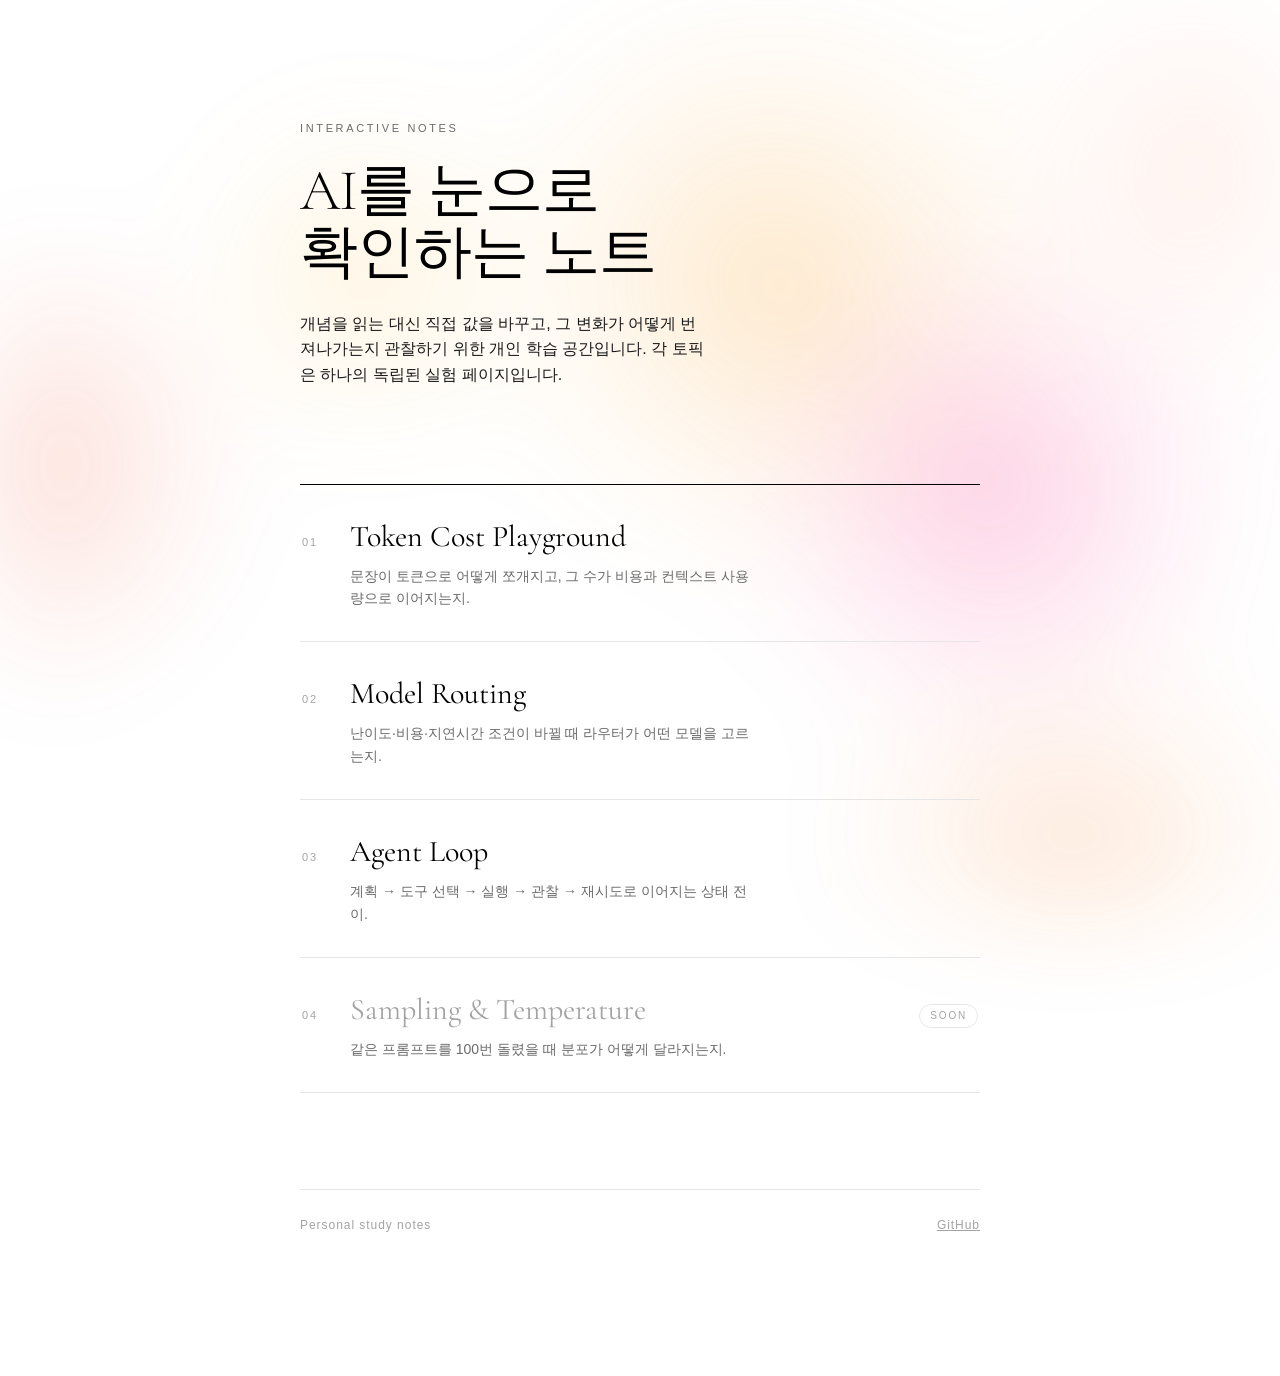
==== index.html @ ac9f2d28 "feat: add warm-palette index and experiment page skeletons" ====
<!DOCTYPE html>
<html lang="ko">
<head>
<meta charset="utf-8">
<title>Interactive AI Notes</title>
<meta name="viewport" content="width=device-width, initial-scale=1">
<link rel="preconnect" href="https://fonts.googleapis.com">
<link rel="preconnect" href="https://fonts.gstatic.com" crossorigin>
<link href="https://fonts.googleapis.com/css2?family=Cormorant+Garamond:wght@300;400&display=swap" rel="stylesheet">
<link rel="stylesheet" href="/assets/site/palette.css">
<link rel="stylesheet" href="/assets/site/style.css">
</head>
<body>

<canvas id="backdrop"></canvas>

<main class="page">

  <header class="masthead">
    <p class="masthead__eyebrow">Interactive Notes</p>
    <h1 class="masthead__title">AI를 눈으로<br>확인하는 노트</h1>
    <p class="masthead__lede">
      개념을 읽는 대신 직접 값을 바꾸고, 그 변화가 어떻게 번져나가는지 관찰하기 위한
      개인 학습 공간입니다. 각 토픽은 하나의 독립된 실험 페이지입니다.
    </p>
  </header>

  <nav class="topics">

    <a class="topic" href="/experiments/token-cost/">
      <div class="topic__row">
        <span class="topic__index">01</span>
        <h2 class="topic__name">Token Cost Playground</h2>
        <span class="topic__arrow">&#8594;</span>
      </div>
      <p class="topic__note">문장이 토큰으로 어떻게 쪼개지고, 그 수가 비용과 컨텍스트 사용량으로 이어지는지.</p>
    </a>

    <a class="topic" href="/experiments/model-routing/">
      <div class="topic__row">
        <span class="topic__index">02</span>
        <h2 class="topic__name">Model Routing</h2>
        <span class="topic__arrow">&#8594;</span>
      </div>
      <p class="topic__note">난이도·비용·지연시간 조건이 바뀔 때 라우터가 어떤 모델을 고르는지.</p>
    </a>

    <a class="topic" href="/experiments/agent-loop/">
      <div class="topic__row">
        <span class="topic__index">03</span>
        <h2 class="topic__name">Agent Loop</h2>
        <span class="topic__arrow">&#8594;</span>
      </div>
      <p class="topic__note">계획 → 도구 선택 → 실행 → 관찰 → 재시도로 이어지는 상태 전이.</p>
    </a>

    <div class="topic topic--soon">
      <div class="topic__row">
        <span class="topic__index">04</span>
        <h2 class="topic__name">Sampling &amp; Temperature</h2>
        <span class="topic__tag">soon</span>
      </div>
      <p class="topic__note">같은 프롬프트를 100번 돌렸을 때 분포가 어떻게 달라지는지.</p>
    </div>

  </nav>

  <footer class="colophon">
    <span>Personal study notes</span>
    <a href="https://github.com/cindy-choi/cindy-choi.github.io">GitHub</a>
  </footer>

</main>

<script src="/assets/site/backdrop.js"></script>
</body>
</html>
---- assets/site/palette.css ----
/* ------------------------------------------------------------------
   Palette — warm gradient artifacts on a black & white page.
   Warm hues are used ONLY for background artifacts and small accents.
   Text and layout stay strictly black / white / grey.
------------------------------------------------------------------ */

:root {
  /* Warm core (from reference imagery) */
  --warm-amber:    #f59300;
  --warm-tangerine:#f26b0f;
  --warm-ember:    #e8300c;
  --warm-magenta:  #f0157a;
  --warm-butter:   #ffc24b;
  --warm-blush:    #ffb59c;

  /* Warm neutrals */
  --warm-lilac:    #e3d3ec;
  --warm-cream:    #f6efe6;

  /* Monochrome scale */
  --ink:           #000000;
  --ink-soft:      #1a1a1a;
  --ink-muted:     #6b6b6b;
  --ink-faint:     #a3a3a3;
  --rule:          #e6e6e6;
  --paper:         #ffffff;

  /* Type */
  --font-display: "Cormorant Garamond", "Times New Roman", serif;
  --font-body: -apple-system, BlinkMacSystemFont, "Helvetica Neue", Arial, sans-serif;

  /* Rhythm */
  --page-max: 760px;
  --ease: cubic-bezier(0.22, 0.61, 0.36, 1);
}
---- assets/site/style.css ----
/* ------------------------------------------------------------------
   Base layout — simple structure, refined details.
------------------------------------------------------------------ */

*, *::before, *::after { box-sizing: border-box; }

html { -webkit-font-smoothing: antialiased; }

body {
  margin: 0;
  background: var(--paper);
  color: var(--ink);
  font-family: var(--font-body);
  font-size: 16px;
  line-height: 1.6;
}

/* Background canvas ------------------------------------------------ */

#backdrop {
  position: fixed;
  inset: 0;
  z-index: 0;
  width: 100%;
  height: 100%;
  filter: blur(60px) saturate(1.05);
  opacity: 0.28;
  pointer-events: none;
}

.page {
  position: relative;
  z-index: 1;
  max-width: var(--page-max);
  margin: 0 auto;
  padding: 120px 40px 140px;
}

/* Masthead --------------------------------------------------------- */

.masthead { margin-bottom: 96px; }

.masthead__eyebrow {
  font-size: 11px;
  letter-spacing: 0.24em;
  text-transform: uppercase;
  color: var(--ink-muted);
  margin: 0 0 22px;
}

.masthead__title {
  font-family: var(--font-display);
  font-weight: 300;
  font-size: 58px;
  line-height: 1.08;
  letter-spacing: -0.015em;
  margin: 0 0 26px;
}

.masthead__lede {
  max-width: 46ch;
  margin: 0;
  color: var(--ink-soft);
}

/* Topic list ------------------------------------------------------- */

.topics {
  border-top: 1px solid var(--ink);
  margin: 0;
}

.topic {
  position: relative;
  display: block;
  padding: 34px 2px 32px;
  border-bottom: 1px solid var(--rule);
  color: inherit;
  text-decoration: none;
  overflow: hidden;
  transition: padding-left 0.5s var(--ease);
}

/* Warm wash that wipes in on hover */
.topic::before {
  content: "";
  position: absolute;
  inset: 0;
  transform: scaleX(0);
  transform-origin: left center;
  background: linear-gradient(
    90deg,
    rgba(245, 147, 0, 0.16),
    rgba(240, 21, 122, 0.10) 55%,
    rgba(255, 255, 255, 0) 100%
  );
  transition: transform 0.55s var(--ease);
}

.topic:hover::before,
.topic:focus-visible::before { transform: scaleX(1); }

.topic:hover,
.topic:focus-visible { padding-left: 22px; outline: none; }

.topic:focus-visible { box-shadow: inset 2px 0 0 var(--ink); }

.topic__row {
  position: relative;
  display: flex;
  align-items: baseline;
  gap: 20px;
}

.topic__index {
  font-size: 11px;
  letter-spacing: 0.16em;
  color: var(--ink-faint);
  min-width: 28px;
  transition: color 0.4s var(--ease);
}

.topic:hover .topic__index { color: var(--ink); }

.topic__name {
  font-family: var(--font-display);
  font-weight: 400;
  font-size: 30px;
  line-height: 1.2;
  margin: 0;
  flex: 1;
}

.topic__arrow {
  font-size: 18px;
  color: var(--ink-faint);
  transform: translateX(-6px);
  opacity: 0;
  transition: transform 0.45s var(--ease), opacity 0.45s var(--ease), color 0.45s var(--ease);
}

.topic:hover .topic__arrow,
.topic:focus-visible .topic__arrow {
  opacity: 1;
  transform: translateX(0);
  color: var(--ink);
}

.topic__note {
  position: relative;
  margin: 10px 0 0 48px;
  max-width: 52ch;
  color: var(--ink-muted);
  font-size: 14px;
}

.topic--soon { cursor: default; }
.topic--soon .topic__name { color: var(--ink-faint); }

.topic__tag {
  position: relative;
  font-size: 10px;
  letter-spacing: 0.18em;
  text-transform: uppercase;
  color: var(--ink-faint);
  border: 1px solid var(--rule);
  border-radius: 999px;
  padding: 3px 10px;
}

/* Footer ----------------------------------------------------------- */

.colophon {
  margin-top: 96px;
  padding-top: 26px;
  border-top: 1px solid var(--rule);
  font-size: 12px;
  letter-spacing: 0.08em;
  color: var(--ink-faint);
  display: flex;
  justify-content: space-between;
}

.colophon a { color: inherit; }

/* Experiment page shell -------------------------------------------- */

.back {
  display: inline-block;
  margin-bottom: 44px;
  font-size: 12px;
  letter-spacing: 0.16em;
  text-transform: uppercase;
  color: var(--ink-muted);
  text-decoration: none;
  border-bottom: 1px solid var(--rule);
  padding-bottom: 3px;
}

.back:hover { color: var(--ink); border-color: var(--ink); }

.stage {
  margin: 40px 0;
  border: 1px solid var(--rule);
  min-height: 320px;
  display: flex;
  align-items: center;
  justify-content: center;
  color: var(--ink-faint);
  font-size: 13px;
  letter-spacing: 0.14em;
  text-transform: uppercase;
  background: rgba(255, 255, 255, 0.72);
}

@media (prefers-reduced-motion: reduce) {
  #backdrop { display: none; }
  .topic, .topic::before, .topic__arrow, .topic__index { transition: none; }
}
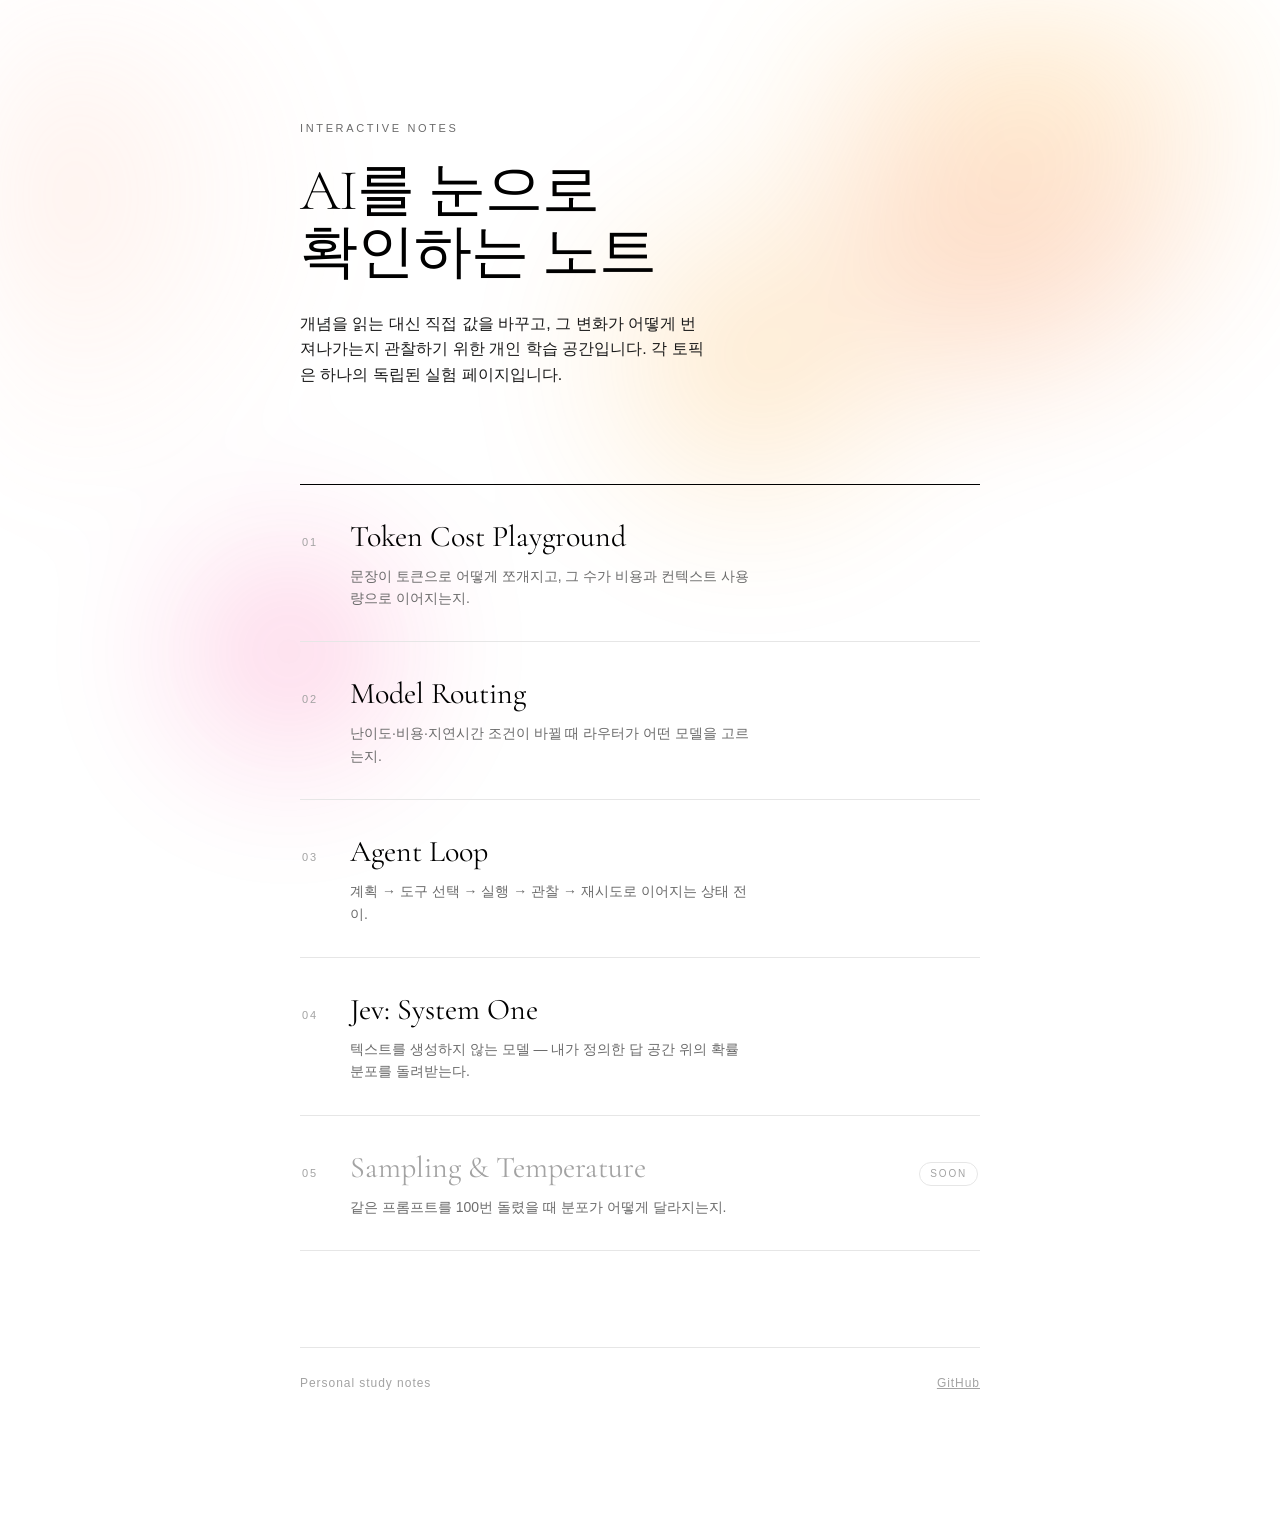
==== commit ed271513: "feat: add interactive Jev System One explainer" ====
--- a/index.html
+++ b/index.html
@@ -54,9 +54,18 @@
       <p class="topic__note">계획 → 도구 선택 → 실행 → 관찰 → 재시도로 이어지는 상태 전이.</p>
     </a>
 
+    <a class="topic" href="/experiments/jev-system-one/">
+      <div class="topic__row">
+        <span class="topic__index">04</span>
+        <h2 class="topic__name">Jev: System One</h2>
+        <span class="topic__arrow">&#8594;</span>
+      </div>
+      <p class="topic__note">텍스트를 생성하지 않는 모델 — 내가 정의한 답 공간 위의 확률 분포를 돌려받는다.</p>
+    </a>
+
     <div class="topic topic--soon">
       <div class="topic__row">
-        <span class="topic__index">04</span>
+        <span class="topic__index">05</span>
         <h2 class="topic__name">Sampling &amp; Temperature</h2>
         <span class="topic__tag">soon</span>
       </div>
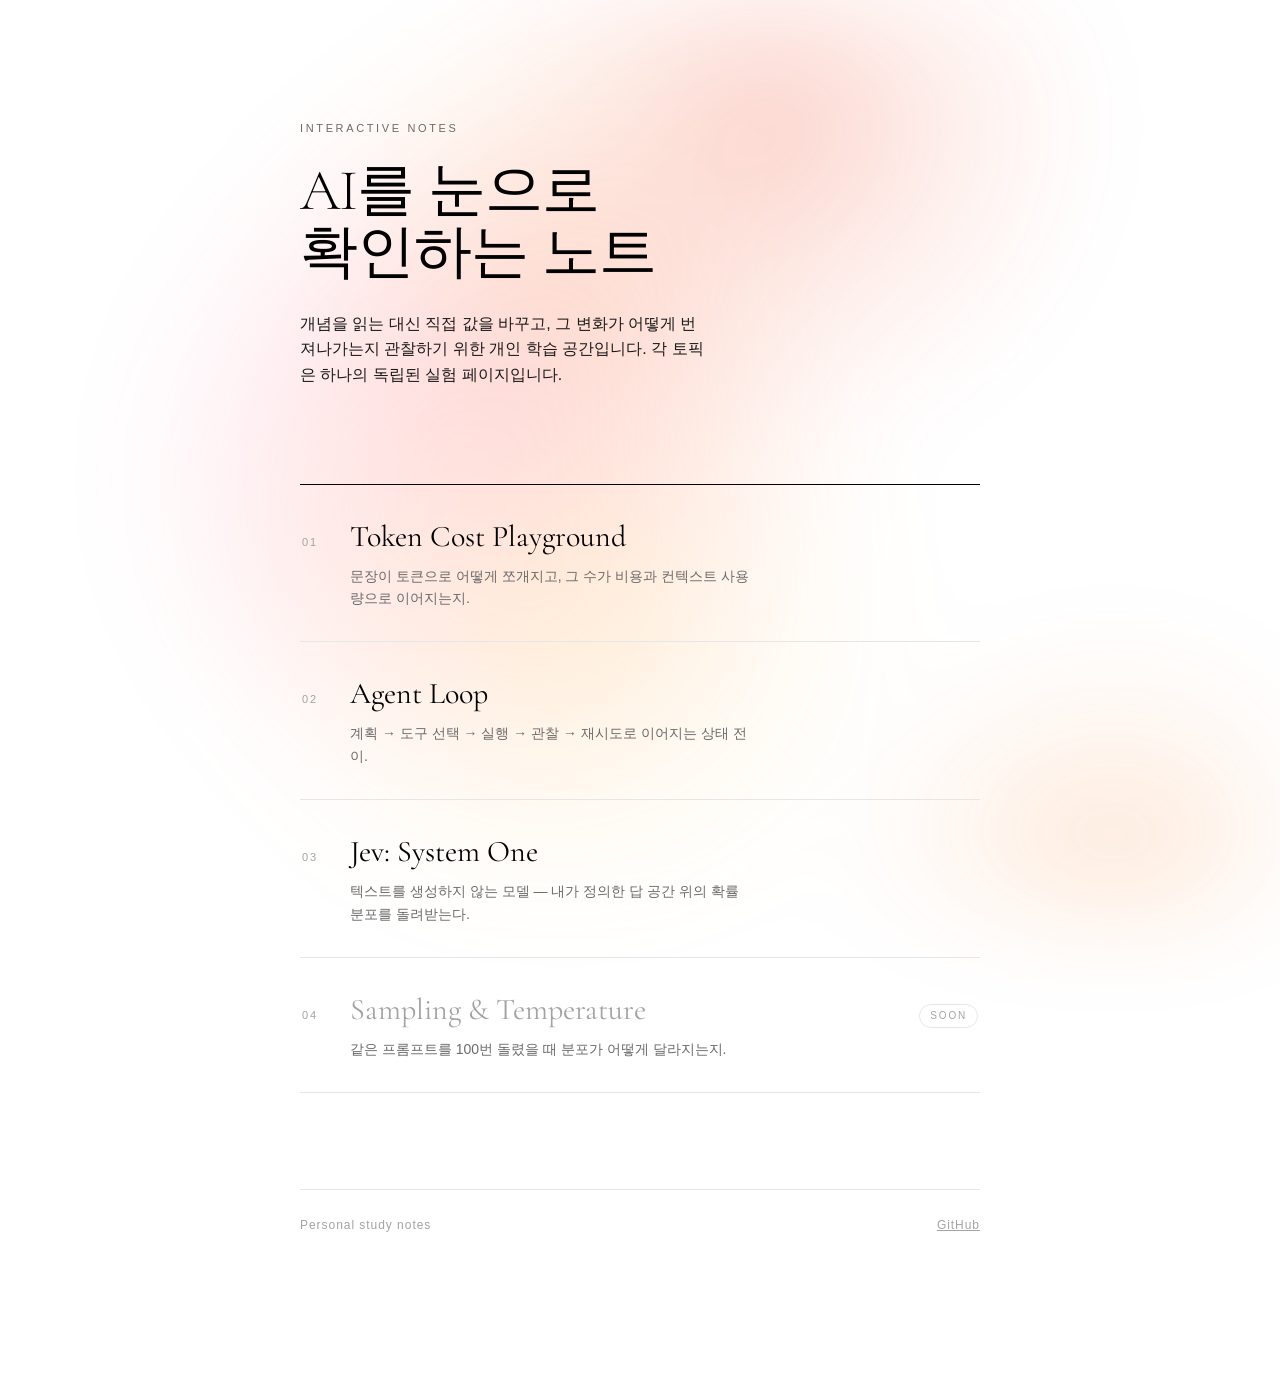
==== commit fe610686: "Refine Jev learning flow and remove model routing topic" ====
--- a/index.html
+++ b/index.html
@@ -36,18 +36,9 @@
       <p class="topic__note">문장이 토큰으로 어떻게 쪼개지고, 그 수가 비용과 컨텍스트 사용량으로 이어지는지.</p>
     </a>
 
-    <a class="topic" href="/experiments/model-routing/">
+    <a class="topic" href="/experiments/agent-loop/">
       <div class="topic__row">
         <span class="topic__index">02</span>
-        <h2 class="topic__name">Model Routing</h2>
-        <span class="topic__arrow">&#8594;</span>
-      </div>
-      <p class="topic__note">난이도·비용·지연시간 조건이 바뀔 때 라우터가 어떤 모델을 고르는지.</p>
-    </a>
-
-    <a class="topic" href="/experiments/agent-loop/">
-      <div class="topic__row">
-        <span class="topic__index">03</span>
         <h2 class="topic__name">Agent Loop</h2>
         <span class="topic__arrow">&#8594;</span>
       </div>
@@ -56,7 +47,7 @@
 
     <a class="topic" href="/experiments/jev-system-one/">
       <div class="topic__row">
-        <span class="topic__index">04</span>
+        <span class="topic__index">03</span>
         <h2 class="topic__name">Jev: System One</h2>
         <span class="topic__arrow">&#8594;</span>
       </div>
@@ -65,7 +56,7 @@
 
     <div class="topic topic--soon">
       <div class="topic__row">
-        <span class="topic__index">05</span>
+        <span class="topic__index">04</span>
         <h2 class="topic__name">Sampling &amp; Temperature</h2>
         <span class="topic__tag">soon</span>
       </div>
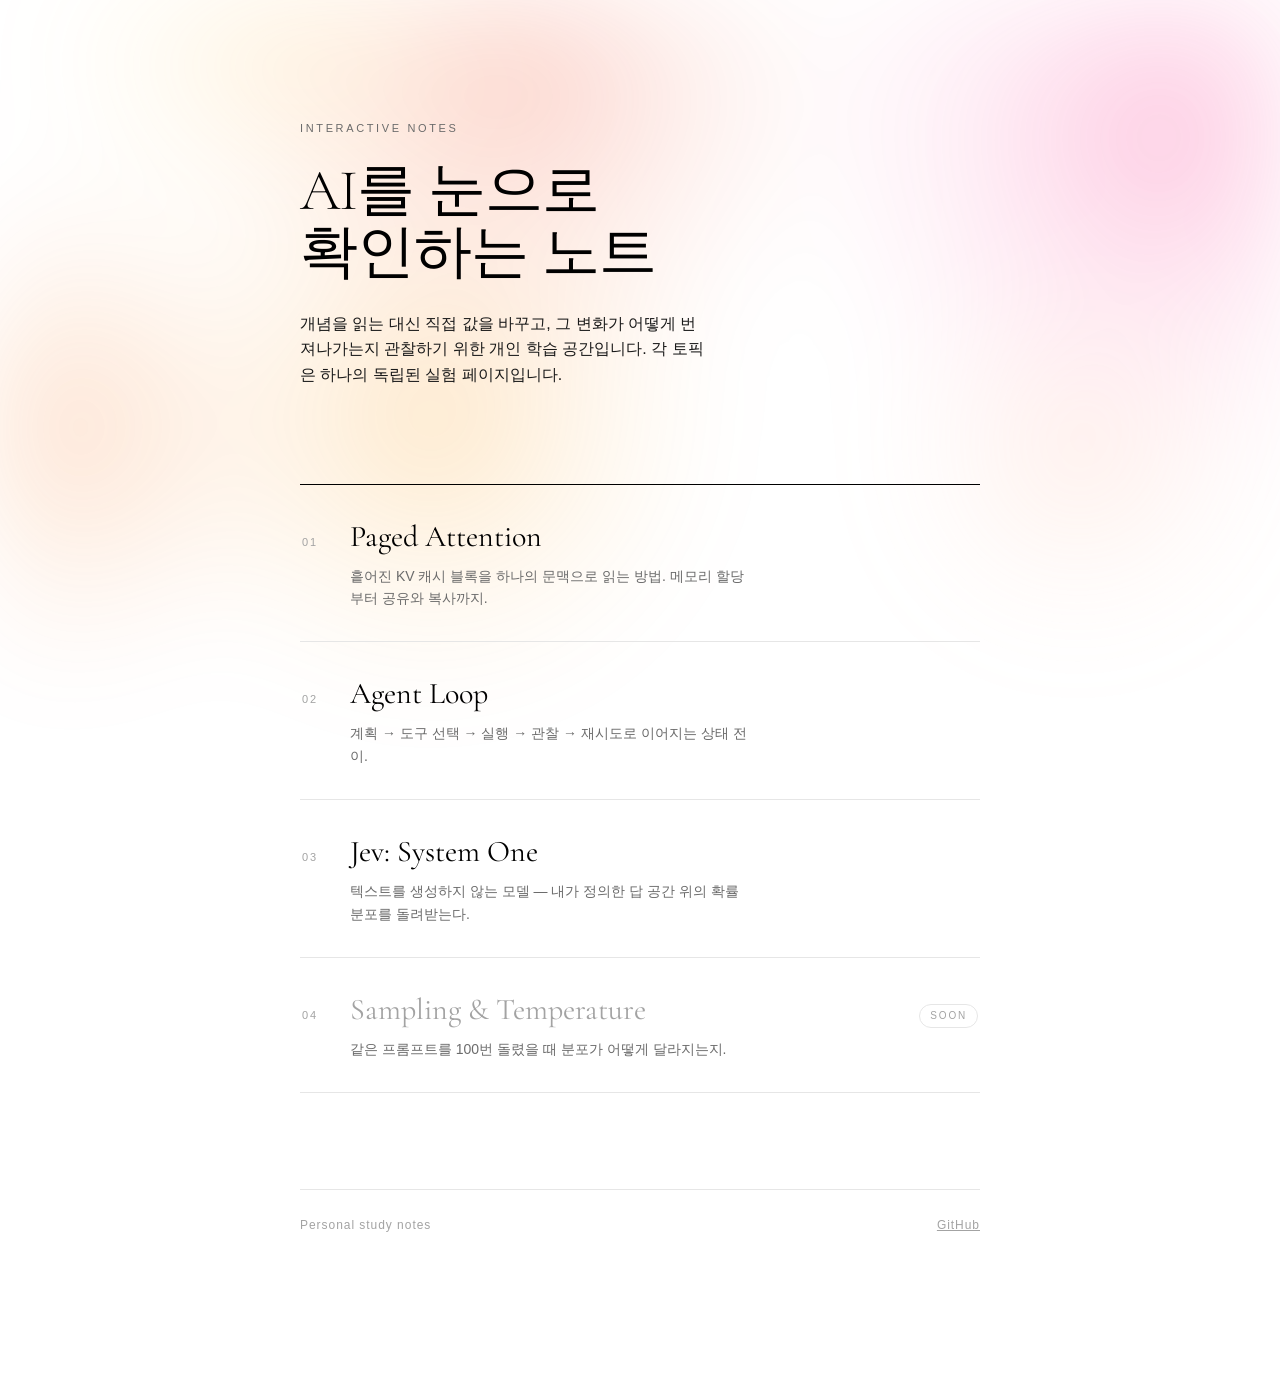
==== commit d4f2b1d4: "Add Paged Attention interactive experiment - Six-act interactive visualization: KV cache growth, fra" ====
--- a/index.html
+++ b/index.html
@@ -27,13 +27,13 @@
 
   <nav class="topics">
 
-    <a class="topic" href="/experiments/token-cost/">
+    <a class="topic" href="/experiments/paged-attention/">
       <div class="topic__row">
         <span class="topic__index">01</span>
-        <h2 class="topic__name">Token Cost Playground</h2>
+        <h2 class="topic__name">Paged Attention</h2>
         <span class="topic__arrow">&#8594;</span>
       </div>
-      <p class="topic__note">문장이 토큰으로 어떻게 쪼개지고, 그 수가 비용과 컨텍스트 사용량으로 이어지는지.</p>
+      <p class="topic__note">흩어진 KV 캐시 블록을 하나의 문맥으로 읽는 방법. 메모리 할당부터 공유와 복사까지.</p>
     </a>
 
     <a class="topic" href="/experiments/agent-loop/">
